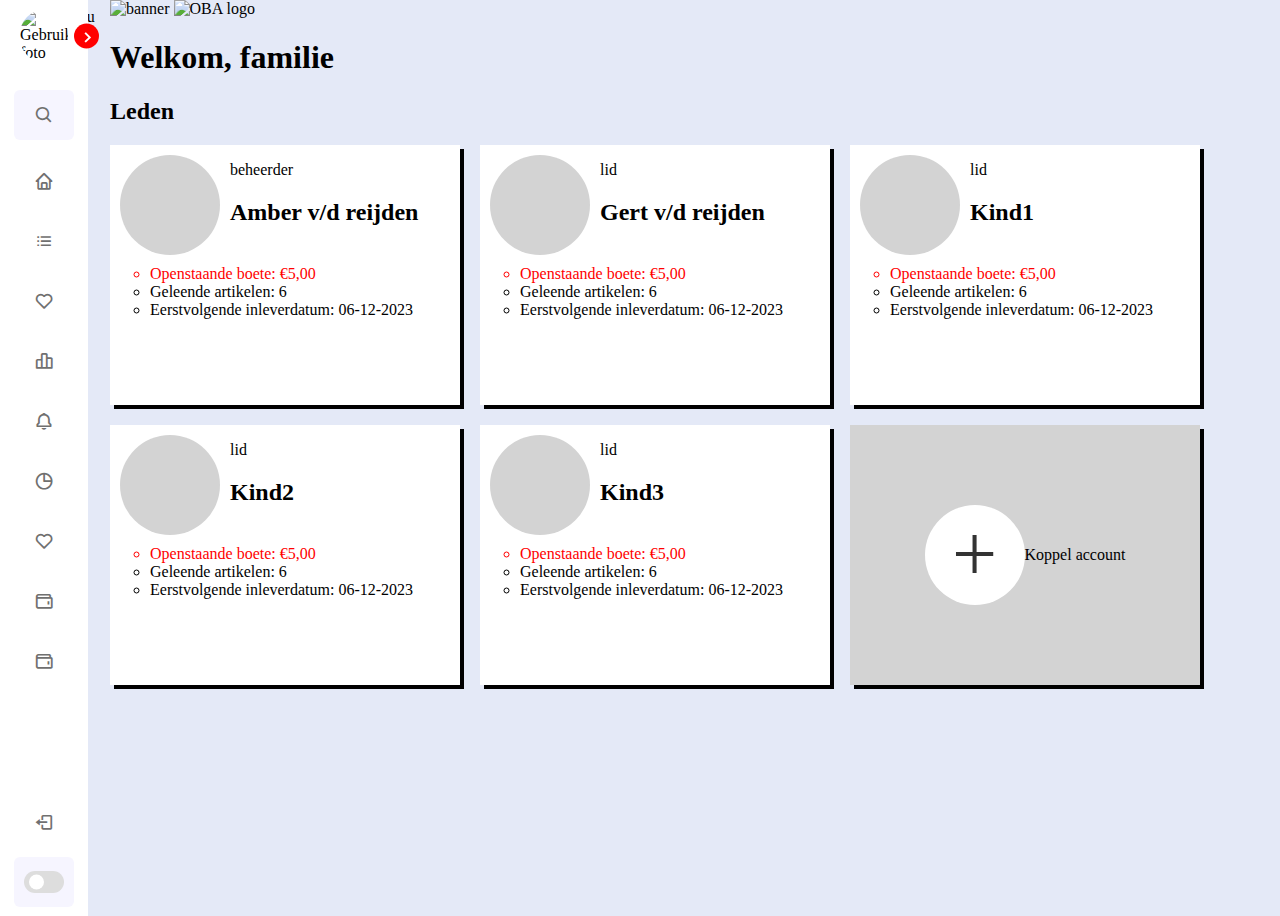
==== familie/index.html @ a125052a "relative paths for github pages" ====
<!DOCTYPE html>
<html lang="en">
<head>
    <meta charset="UTF-8">
    <meta http-equiv="X-UA-Compatible" content="IE=edge">
    <meta name="viewport" content="width=device-width, initial-scale=1.0">
    
    <!-- Link to CSS -->
    <link rel="stylesheet" href="../styles/navbar.css">
    <link rel="stylesheet" href="../styles/members.css">
    <link rel="stylesheet" href="../styles/media.css">
    
    <!-- Link to boxicons -->
    <link href='https://unpkg.com/boxicons@2.1.4/css/boxicons.min.css' rel='stylesheet'>

    <!-- Link to JavaScript script -->
    <script src="../scripts/script.js" defer></script>
    <script src="../scripts/family.js" defer></script>
    
    <title>mijn.oba</title> 
</head>
<body>
    <nav class="sidebar close">
        <header>
            <div class="image-text">
                <span class="image">
                    <img src="../image/AmberFoto.jpeg" alt="Gebruiker-foto">
                </span>

                <div class="text logo-text">
                    <span class="name">Amber v/d Reijden</span>
                    <span class="profession">5 jaar lid</span>
                </div>
            </div>

            <i class='bx bx-chevron-right toggle'></i>
        </header>

        <div class="menu-bar">
            <div class="menu">

                <li class="search-box">
                    <i class='bx bx-search icon'></i>
                    <input type="text" placeholder="Zoek...">
                </li>

                <ul class="menu-links">
                    <li class="nav-link">
                        <a href="../">
                            <i class='bx bx-home icon'></i>
                            <span class="text nav-text">Welkom</span>
                        </a>
                    </li>

                    <li class="nav-link">
                        <a href="../">
                            <i class='bx bx-list-ul icon'></i>
                            <span class="text nav-text">Leeslijst</span>
                        </a>
                    </li>

                    <li class="nav-link">
                        <a href="../">
                            <i class='bx bx-heart icon'></i>
                            <span class="text nav-text">Familieleden</span>
                        </a>
                    </li>

                    <li class="nav-link">
                        <a href="../">
                            <i class='bx bx-bar-chart-alt-2 icon' ></i>
                            <span class="text-long nav-text">Uitleningen en verlengen</span>
                        </a>
                    </li>

                    <li class="nav-link">
                        <a href="../">
                            <i class='bx bx-bell icon'></i>
                            <span class="text nav-text">Uitleengeschiedenis</span>
                        </a>
                    </li>

                    <li class="nav-link">
                        <a href="../">
                            <i class='bx bx-pie-chart-alt icon' ></i>
                            <span class="text nav-text">Betaalgeschiedenis</span>
                        </a>
                    </li>

                    <li class="nav-link">
                        <a href="../">
                            <i class='bx bx-heart icon' ></i>
                            <span class="text nav-text">Reserveringen</span>
                        </a>
                    </li>

                    <li class="nav-link">
                        <a href="../">
                            <i class='bx bx-wallet icon' ></i>
                            <span class="text nav-text">Deposito's</span>
                        </a>
                    </li>

                    <li class="nav-link">
                        <a href="../">
                            <i class='bx bx-wallet icon' ></i>
                            <span class="text-long nav-text">Tellerstand abonnement</span>
                        </a>
                    </li>
                </ul>
            </div>

            <div class="bottom-content">
                <li class="">
                    <a href="../">
                        <i class='bx bx-log-out icon' ></i>
                        <span class="text nav-text">Uitloggen</span>
                    </a>
                </li>

                <li class="mode">
                    <div class="sun-moon">
                        <i class='bx bx-moon icon moon'></i>
                        <i class='bx bx-sun icon sun'></i>
                    </div>
                    <span class="mode-text text">Dark mode</span>

                    <div class="toggle-switch">
                        <span class="switch"></span>
                    </div>
                </li>
                
            </div>
        </div>

    </nav>
    <img id="hamburger" src="../image/menu-svgrepo-com.svg" alt="open menu">

    <main class="home">
        <header class="banner-and-logo">
            <img class="banner" src="../image/books.jpeg" alt="banner">
            <img class="logo" src="../image/oba_20.png" alt="OBA logo">
        </header>

        <h1>Welkom, familie <span id="family-name"></span></h1>
        
        <h2>Leden</h2>
        <ul id="members">
            <!--This is where the template copies are-->
            <li class="member add-member">
                <div class="circle">+</div>
                <p>Koppel account</p>
            </li>
        </ul>

    </main>

    <template id="member-template">
        <!-- This is the template that goes into the ul-->
        <li class="member">
            <div class="member-profile">
                <div class="member-profile-picture-container">
                    <img class="member-profile-picture">
                </div>
                <div>
                    <p class="member-account-type"></p>
                    <h2 class="member-account-name"></h2>
                </div>
            </div>
            <div class="member-notifications">
                <ul>
                    <li class="member-unpaid-fine">
                    </li>
                    <li class="member-borrowed-articles">
                    </li>
                    <li class="member-next-turn-in-date">
                    </li>
                </ul>
            </div>
        </li>
    </template>
</body>
</html>
---- styles/navbar.css ----
/* Fonts being used by the oba */
@font-face {
    font-family: AvenirRoman;
    src: url(../font/Avenir-roman.ttf);
}

@font-face {
    font-family: AvenirMedium;
    src: url(../font/Avenir-medium.ttf);
}

@font-face {
    font-family: AvenirBlack;
    src: url(../font/Avenir\ -black.ttf);
}

/* Custom properties */
/* :root {
    --red:#FF0000;
    --dark-color:#ce0000;
    --black:#000000;
    --gray:#666;
    /* --border: .1rem solid rgba(0,0,0,.1);
    --border-hover: .1rem solid var(--black);
    --box-shadow: 0 .5rem 1rem rgba(0,0,0,.1); 
} */


:root{
    /* ===== Colors ===== */
    --body-color: #E4E9F7;
    --sidebar-color: #FFF;
    --primary-color: #FF0000;
    --primary-color-light: #F6F5FF;
    --toggle-color: #DDD;
    --text-color: #707070;

    /* ====== Transition ====== */
    --tran-03: all 0.2s ease;
    --tran-03: all 0.3s ease;
    --tran-04: all 0.3s ease;
    --tran-05: all 0.3s ease;
}


body{
    min-height: 100vh;
    background-color: var(--body-color);
    transition: var(--tran-05);
    font-family: AvenirMedium;
}

::selection{
    background-color: var(--primary-color);
    color: #fff;
}

body.dark{
    --body-color: #18191a;
    --sidebar-color: #242526;
    --primary-color: #3a3b3c;
    --primary-color-light: #3a3b3c;
    --toggle-color: #fff;
    --text-color: #ccc;
}

/* ===== Sidebar ===== */
 .sidebar{
    position: fixed;
    top: 0;
    left: 0;
    height: 100%;
    width: 250px;
    padding: 10px 14px;
    background: var(--sidebar-color);
    transition: var(--tran-05);
    z-index: 100;  
}
.sidebar.close{
    width: 60px;
}

/* ===== Reusable code - Here ===== */
.sidebar li{
    height: 50px;
    list-style: none;
    display: flex;
    align-items: center;
    margin-top: 10px;
}

.sidebar header .image,
.sidebar .icon{
    min-width: 60px;
    border-radius: 6px;
}

.sidebar .icon{
    min-width: 60px;
    border-radius: 6px;
    height: 100%;
    display: flex;
    align-items: center;
    justify-content: center;
    font-size: 20px;
}

.sidebar .text,
.sidebar .icon{
    color: var(--text-color);
    transition: var(--tran-03);
}

.sidebar .text{
    font-size: 17px;
    font-weight: 500;
    white-space: nowrap;
    opacity: 1;
}
.sidebar.close .text{
    opacity: 0;
}

.sidebar .text-long,
.sidebar .icon{
    color: var(--text-color);
    transition: var(--tran-03);
}

.sidebar .text-long{
    font-size: 17px;
    font-weight: 500;
    resize: none;
    opacity: 1;
}
.sidebar.close .text-long{
    resize: none;
    opacity: 0;
}

/* =========================== */

.sidebar header{
    position: relative;
}

.sidebar header .image-text{
    display: flex;
    align-items: center;
}
.sidebar header .logo-text{
    display: flex;
    flex-direction: column;
}
header .image-text .name {
    margin-top: 2px;
    font-size: 18px;
    font-weight: 600;
}

header .image-text .profession{
    font-size: 16px;
    margin-top: -2px;
    display: block;
}

.sidebar header .image{
    display: flex;
    align-items: center;
    justify-content: center;
}

.sidebar header .image img{
    width: 3rem;
    border-radius: 180px;
}

.sidebar header .toggle{
    position: absolute;
    top: 50%;
    right: -25px;
    transform: translateY(-50%) rotate(180deg);
    height: 25px;
    width: 25px;
    background-color: var(--primary-color);
    color: var(--sidebar-color);
    border-radius: 50%;
    display: flex;
    align-items: center;
    justify-content: center;
    font-size: 22px;
    cursor: pointer;
    transition: var(--tran-05);
}

body.dark .sidebar header .toggle{
    color: var(--text-color);
}

.sidebar.close .toggle{
    transform: translateY(-50%) rotate(0deg);
}

.sidebar .menu{
    margin-top: 18px;
}

.sidebar li.search-box{
    border-radius: 6px;
    background-color: var(--primary-color-light);
    cursor: pointer;
    transition: var(--tran-05);
}

.sidebar li.search-box input{
    height: 100%;
    width: 100%;
    outline: none;
    border: none;
    background-color: var(--primary-color-light);
    color: var(--text-color);
    border-radius: 6px;
    font-size: 17px;
    font-weight: 500;
    transition: var(--tran-05);
}
.sidebar li a{
    list-style: none;
    height: 100%;
    background-color: transparent;
    display: flex;
    align-items: center;
    height: 100%;
    width: 100%;
    border-radius: 6px;
    text-decoration: none;
    transition: var(--tran-03);
}

.sidebar li a:hover{
    background-color: var(--primary-color);
}
.sidebar li a:hover .icon,
.sidebar li a:hover .text{
    color: var(--sidebar-color);
}
.sidebar li a:hover .text-long{
    color: var(--sidebar-color);
}
body.dark .sidebar li a:hover .icon,
body.dark .sidebar li a:hover .text{
    color: var(--text-color);
}

.sidebar .menu-links {
    padding: 0;
}

.sidebar .menu-bar{
    height: calc(100% - 55px);
    display: flex;
    flex-direction: column;
    justify-content: space-between;
    overflow-y: scroll;
}
.menu-bar::-webkit-scrollbar{
    display: none;
}
.sidebar .menu-bar .mode{
    border-radius: 6px;
    background-color: var(--primary-color-light);
    position: relative;
    transition: var(--tran-05);
}

.menu-bar .mode .sun-moon{
    height: 50px;
    width: 60px;
}

.mode .sun-moon i{
    position: absolute;
}
.mode .sun-moon i.sun{
    opacity: 0;
}
body.dark .mode .sun-moon i.sun{
    opacity: 1;
}
body.dark .mode .sun-moon i.moon{
    opacity: 0;
}

.menu-bar .bottom-content .toggle-switch{
    position: absolute;
    right: 0;
    height: 100%;
    min-width: 60px;
    display: flex;
    align-items: center;
    justify-content: center;
    border-radius: 6px;
    cursor: pointer;
}
.toggle-switch .switch{
    position: relative;
    height: 22px;
    width: 40px;
    border-radius: 25px;
    background-color: var(--toggle-color);
    transition: var(--tran-05);
}

.switch::before{
    content: '';
    position: absolute;
    height: 15px;
    width: 15px;
    border-radius: 50%;
    top: 50%;
    left: 5px;
    transform: translateY(-50%);
    background-color: var(--sidebar-color);
    transition: var(--tran-04);
}

body.dark .switch::before{
    left: 20px;
}

.home{
    position: absolute;
    top: 0;
    left: 300px;
    height: 100vh;
    width: calc(100% - 250px);
    background-color: var(--body-color);
    transition: var(--tran-05);
}
.home .text{
    font-size: 30px;
    font-weight: 500;
    color: var(--text-color);
    padding: 12px 60px;
}

.sidebar.close ~ .home{
    left: 110px;
    height: 100vh;
    width: calc(100% - 128px);
}
body.dark .home .text{
    color: var(--text-color);
}
---- styles/members.css ----
#members {
    list-style-type: none;
    display: flex;
    flex-wrap: wrap;
    gap: 20px;
    padding: 0;
}

.member {
    background-color: white;
    box-shadow: 4px 4px;
    width: 350px;
    min-height: 260px;
}

.member-profile {
    display: flex;
}

.member-profile-picture-container {
    width: 100px;
    height: 100px;
    background-color: lightgrey;
    border-radius: 50px;
    margin: 10px;
}

.member-unpaid-fine {
    color: red;
}

.add-member {
    background-color: lightgray;
    display: flex;
    align-items: center;
    justify-content: center;
}

.add-member .circle {
    background-color: white;
    border-radius: 50px;
    width: 100px;
    height: 100px;
    display: flex;
    align-items: center;
    justify-content: center;
    font-size: 80px;
    color: #333333;
}
---- styles/media.css ----
@media screen and (max-width: 700px) {
    .sidebar {
        display: none;
    }
}
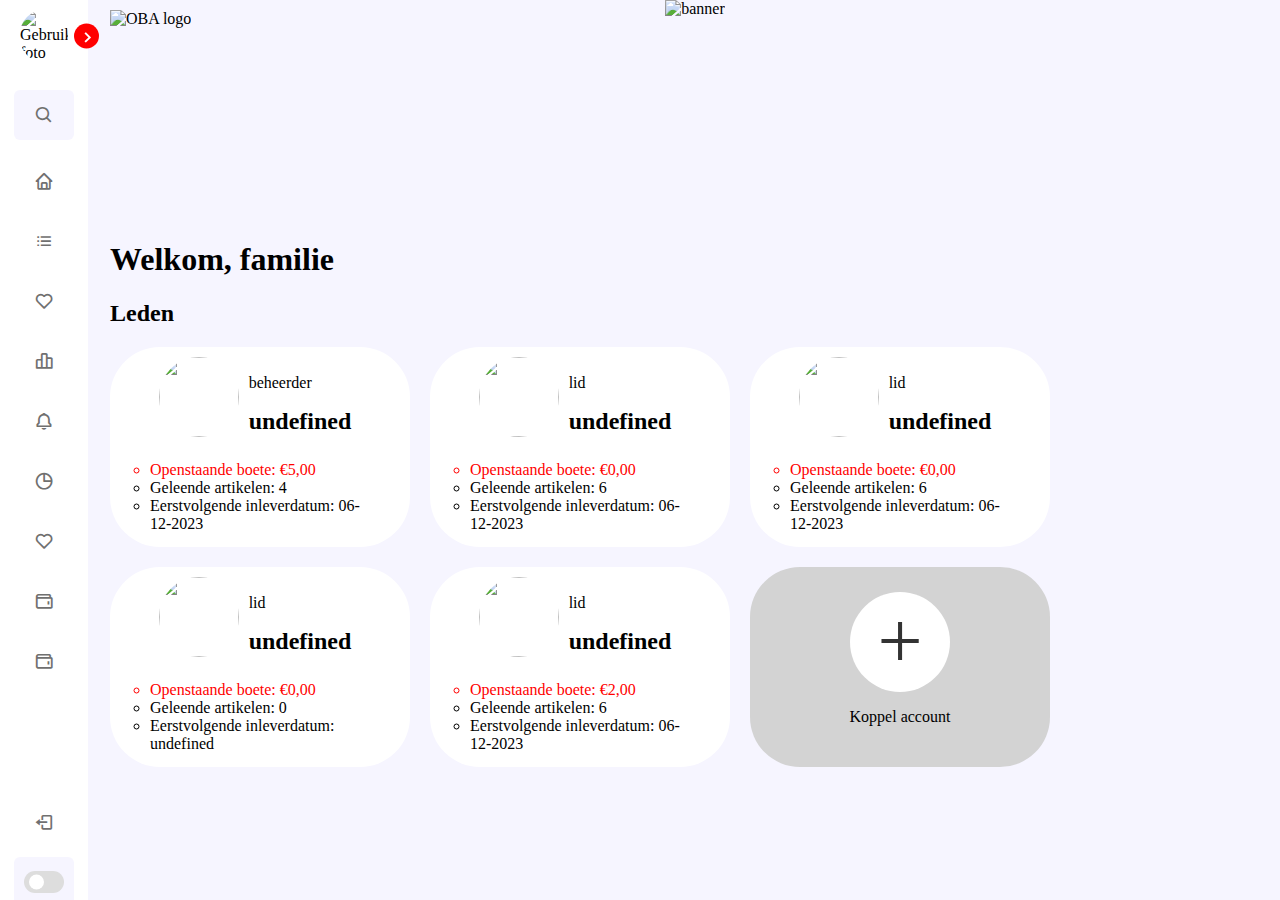
==== commit a4d47f12: "button is gone" ====
--- a/familie/index.html
+++ b/familie/index.html
@@ -7,7 +7,7 @@
     
     <!-- Link to CSS -->
     <link rel="stylesheet" href="../styles/navbar.css">
-    <link rel="stylesheet" href="../styles/members.css">
+    <link rel="stylesheet" href="../styles/family.css">
     <link rel="stylesheet" href="../styles/media.css">
     
     <!-- Link to boxicons -->
@@ -138,7 +138,7 @@
 
     <main class="home">
         <header class="banner-and-logo">
-            <img class="banner" src="../image/books.jpeg" alt="banner">
+            <img class="banner" src="../image/books.png" alt="banner">
             <img class="logo" src="../image/oba_20.png" alt="OBA logo">
         </header>
 
@@ -158,10 +158,9 @@
     <template id="member-template">
         <!-- This is the template that goes into the ul-->
         <li class="member">
-            <div class="member-profile">
-                <div class="member-profile-picture-container">
-                    <img class="member-profile-picture">
-                </div>
+          <a class="member-view">
+           <div class="member-profile">
+                <img class="member-profile-picture">
                 <div>
                     <p class="member-account-type"></p>
                     <h2 class="member-account-name"></h2>
@@ -177,6 +176,7 @@
                     </li>
                 </ul>
             </div>
+          </a>
         </li>
     </template>
 </body>
--- a/styles/navbar.css
+++ b/styles/navbar.css
@@ -28,7 +28,7 @@
 
 :root{
     /* ===== Colors ===== */
-    --body-color: #E4E9F7;
+    --body-color: #F6F5FF;
     --sidebar-color: #FFF;
     --primary-color: #FF0000;
     --primary-color-light: #F6F5FF;
@@ -48,6 +48,7 @@
     background-color: var(--body-color);
     transition: var(--tran-05);
     font-family: AvenirMedium;
+    margin: 0;
 }
 
 ::selection{
@@ -56,7 +57,7 @@
 }
 
 body.dark{
-    --body-color: #18191a;
+    --body-color: #4c4e50;
     --sidebar-color: #242526;
     --primary-color: #3a3b3c;
     --primary-color-light: #3a3b3c;
@@ -105,22 +106,16 @@
     font-size: 20px;
 }
 
-.sidebar .text,
-.sidebar .icon{
-    color: var(--text-color);
-    transition: var(--tran-03);
-}
-
 .sidebar .text{
     font-size: 17px;
     font-weight: 500;
     white-space: nowrap;
-    opacity: 1;
 }
 .sidebar.close .text{
-    opacity: 0;
-}
-
+    display: none;
+}
+
+.sidebar .text,
 .sidebar .text-long,
 .sidebar .icon{
     color: var(--text-color);
@@ -328,7 +323,7 @@
     left: 20px;
 }
 
-.home{
+main{
     position: absolute;
     top: 0;
     left: 300px;
@@ -337,18 +332,49 @@
     background-color: var(--body-color);
     transition: var(--tran-05);
 }
-.home .text{
+main .text{
     font-size: 30px;
     font-weight: 500;
     color: var(--text-color);
     padding: 12px 60px;
 }
 
-.sidebar.close ~ .home{
+.sidebar.close ~ main{
     left: 110px;
     height: 100vh;
-    width: calc(100% - 128px);
-}
-body.dark .home .text{
-    color: var(--text-color);
+    width: calc(100vw - 110px);
+}
+body.dark main .text{
+    color: var(--text-color);
+}
+
+#hamburger {
+    height: 30px;
+    width: 30px;
+    position: absolute;
+    z-index: 1;
+}
+
+.banner-and-logo {
+    height: 220px;
+    display: flex;
+    justify-content: center;
+}
+
+.banner-and-logo img {
+    position: absolute;
+    top: 0;
+}
+
+.banner-and-logo .logo {
+    top: 10px;
+    left: 0px;
+}
+
+.banner-and-logo .banner {
+    max-width: 100%;
+}
+
+h1 {
+    font-size: xx-large;
 }--- a/styles/family.css
+++ b/styles/family.css
@@ -0,0 +1,81 @@
+#family-name {
+    color: red;
+}
+
+#members {
+    list-style-type: none;
+    display: flex;
+    flex-wrap: wrap;
+    gap: 20px;
+    padding: 0;
+    cursor: pointer;
+}
+
+.member {
+    background-color: white;
+    width: 300px;
+    min-height: 200px;
+    border-radius: 50px;
+}
+
+.member-view {
+    text-decoration: none;
+    color: black;
+}
+
+.member-profile {
+    display: flex;
+    align-items: center;
+    justify-content: center;
+    padding-right: 20px;
+}
+
+.member-profile-picture {
+    width: 80px;
+    height: 80px;
+    background-color: white;
+    border-radius: 50px;
+    overflow: hidden;
+    margin: 10px;
+}
+
+.member-account-name {
+    margin: 0;
+}
+
+.member:hover {
+    background-color: rgb(146, 146, 146);
+}
+
+.member-notifications {
+    display: flex;
+    align-items: center;
+    justify-content: center;
+    min-height: 100px;
+    padding-right: 30px;
+}
+
+.member-unpaid-fine {
+    color: red;
+}
+
+.add-member {
+    background-color: lightgray;
+    display: flex;
+    flex-direction: column;
+    align-items: center;
+    justify-content: center;
+}
+
+.add-member .circle {
+    background-color: white;
+    border-radius: 50px;
+    width: 100px;
+    height: 100px;
+    display: flex;
+    align-items: center;
+    justify-content: center;
+    font-size: 80px;
+    color: #333333;
+}
+
--- a/styles/media.css
+++ b/styles/media.css
@@ -1,5 +1,16 @@
 @media screen and (max-width: 700px) {
-    .sidebar {
+    .sidebar.close {
         display: none;
     }
-}+    
+    .sidebar ~ main.home {
+        left: 30px;
+        width: calc(100vw - 30px);
+    }
+
+    .banner-and-logo .logo {
+        right: 0;
+        left: unset;
+    }
+}
+
